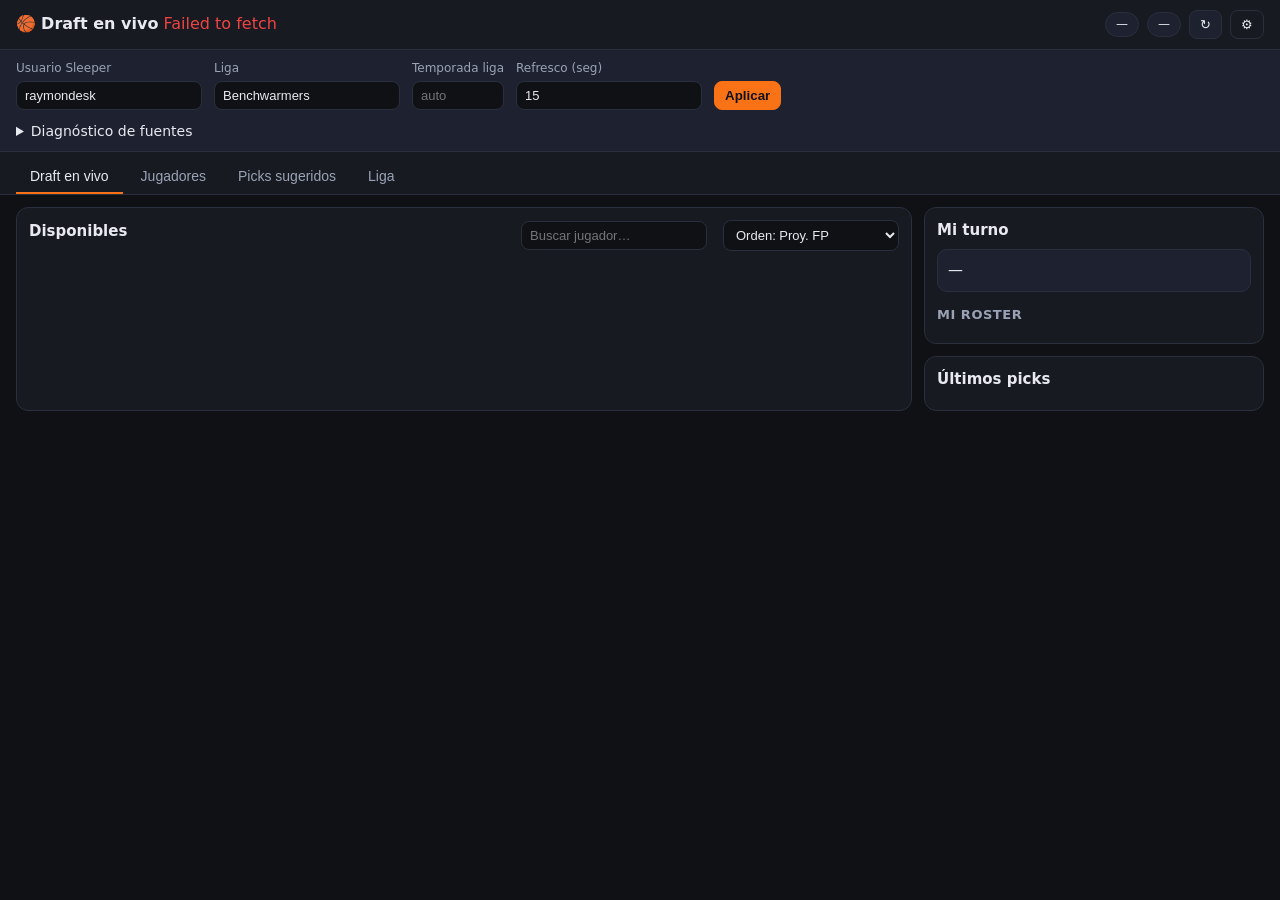
==== docs/nba-draft/index.html @ ae67cbcc "Agregar asistente de draft NBA en vivo (Sleeper) en docs/nba-draft Sitio estático que corre en el na" ====
<!doctype html>
<html lang="es">
<head>
<meta charset="utf-8">
<meta name="viewport" content="width=device-width, initial-scale=1">
<title>Draft NBA · Benchwarmers</title>
<link rel="stylesheet" href="styles.css">
</head>
<body>
<header class="top">
  <div class="brand">🏀 <strong>Draft en vivo</strong> <span id="leagueName" class="muted">cargando liga…</span></div>
  <div class="status">
    <span id="draftStatus" class="pill">—</span>
    <span id="clock" class="pill">—</span>
    <button id="refreshBtn" class="btn" title="Actualizar ahora">↻</button>
    <button id="setupBtn" class="btn ghost" title="Configuración">⚙</button>
  </div>
</header>

<section id="setup" class="setup hidden">
  <label>Usuario Sleeper <input id="inUser" value="raymondesk"></label>
  <label>Liga <input id="inLeague" value="Benchwarmers"></label>
  <label>Temporada liga <input id="inSeason" placeholder="auto" size="6"></label>
  <label>Refresco (seg) <input id="inPoll" type="number" value="15" min="5" size="4"></label>
  <button id="applySetup" class="btn primary">Aplicar</button>
  <details class="diag"><summary>Diagnóstico de fuentes</summary><pre id="diag"></pre></details>
</section>

<nav class="tabs">
  <button data-tab="draft" class="tab active">Draft en vivo</button>
  <button data-tab="players" class="tab">Jugadores</button>
  <button data-tab="picks" class="tab">Picks sugeridos</button>
  <button data-tab="league" class="tab">Liga</button>
</nav>

<main>
  <!-- ===== DRAFT ===== -->
  <section id="tab-draft" class="panel">
    <div class="grid-draft">
      <div class="card">
        <div class="card-head">
          <h2>Disponibles <span id="availCount" class="muted"></span></h2>
          <div class="controls">
            <input id="availSearch" placeholder="Buscar jugador…">
            <div id="availPos" class="chips"></div>
            <select id="availSort">
              <option value="proj">Orden: Proy. FP</option>
              <option value="last">Orden: FP año pasado</option>
              <option value="adp">Orden: ADP Sleeper</option>
              <option value="rec">Orden: Recomendación</option>
            </select>
          </div>
        </div>
        <div class="table-wrap tall"><table id="availTable" class="tbl"></table></div>
      </div>
      <div class="side">
        <div class="card">
          <h2>Mi turno</h2>
          <div id="myTurn" class="turn">—</div>
          <h3>Mi roster</h3>
          <div id="myRoster" class="roster"></div>
        </div>
        <div class="card">
          <h2>Últimos picks</h2>
          <ol id="pickFeed" class="feed"></ol>
        </div>
      </div>
    </div>
  </section>

  <!-- ===== PLAYERS ===== -->
  <section id="tab-players" class="panel hidden">
    <div class="card">
      <div class="card-head">
        <h2>Stats <span id="statsSeasonLbl" class="muted"></span> y puntos con la configuración de la liga</h2>
        <div class="controls">
          <input id="plSearch" placeholder="Buscar…">
          <div id="plPos" class="chips"></div>
          <label class="chk"><input type="checkbox" id="plOnlyAvail" checked> Solo disponibles</label>
          <label class="chk"><input type="checkbox" id="plPerGame"> Por juego</label>
        </div>
      </div>
      <div class="table-wrap tall"><table id="plTable" class="tbl"></table></div>
    </div>
  </section>

  <!-- ===== PICKS ===== -->
  <section id="tab-picks" class="panel hidden">
    <div class="grid-picks">
      <div class="card">
        <h2>Top 3 para mi equipo ahora</h2>
        <p class="muted small">Calculado con la puntuación de la liga, lo que falta en tu roster, la escasez por posición, lesiones y la probabilidad de que el jugador siga disponible en tu siguiente turno.</p>
        <div id="recoList" class="reco"></div>
        <h3>Siguientes en la lista</h3>
        <div id="recoMore" class="reco small"></div>
      </div>
      <div class="card">
        <h2>Claude en vivo</h2>
        <div id="claudeLive" class="claude"><p class="muted">Sin notas todavía. Durante el draft Claude escribe aquí sus sugerencias.</p></div>
        <h3>Pegar nota manual</h3>
        <textarea id="manualNote" rows="4" placeholder="Pega aquí lo que Claude te mande en el chat…"></textarea>
      </div>
    </div>
  </section>

  <!-- ===== LEAGUE ===== -->
  <section id="tab-league" class="panel hidden">
    <div class="grid-picks">
      <div class="card"><h2>Puntuación</h2><div id="lgScoring"></div></div>
      <div class="card"><h2>Roster y draft</h2><div id="lgRoster"></div><h3>Equipos</h3><div id="lgTeams"></div></div>
    </div>
  </section>
</main>

<!-- ===== PLAYER MODAL ===== -->
<div id="modal" class="modal hidden">
  <div class="modal-box">
    <button id="modalClose" class="close">✕</button>
    <div id="modalBody"></div>
  </div>
</div>

<script src="app.js"></script>
</body>
</html>
---- docs/nba-draft/styles.css ----
:root{
  --bg:#0f1115;--card:#171a21;--card2:#1e2230;--line:#2a2f3d;--text:#e8eaf0;--muted:#9aa3b5;
  --accent:#f97316;--accent2:#fb923c;--good:#22c55e;--warn:#eab308;--bad:#ef4444;--blue:#60a5fa;
}
*{box-sizing:border-box}
html,body{margin:0;background:var(--bg);color:var(--text);font:14px/1.4 system-ui,-apple-system,Segoe UI,Roboto,sans-serif}
a{color:var(--blue)}
.hidden{display:none!important}
.muted{color:var(--muted)}
.small{font-size:12px}
header.top{display:flex;justify-content:space-between;align-items:center;padding:10px 16px;background:var(--card);border-bottom:1px solid var(--line);position:sticky;top:0;z-index:5;gap:10px;flex-wrap:wrap}
.brand{font-size:16px}
.status{display:flex;gap:8px;align-items:center}
.pill{background:var(--card2);border:1px solid var(--line);border-radius:999px;padding:3px 10px;font-size:12px}
.pill.live{border-color:var(--good);color:var(--good)}
.pill.pre{border-color:var(--warn);color:var(--warn)}
.pill.done{border-color:var(--muted)}
.btn{background:var(--card2);color:var(--text);border:1px solid var(--line);border-radius:8px;padding:6px 10px;cursor:pointer}
.btn:hover{border-color:var(--accent)}
.btn.primary{background:var(--accent);border-color:var(--accent);color:#111;font-weight:600}
.btn.ghost{background:transparent}
.setup{display:flex;gap:12px;flex-wrap:wrap;align-items:end;padding:10px 16px;background:var(--card2);border-bottom:1px solid var(--line)}
.setup label{display:flex;flex-direction:column;gap:4px;font-size:12px;color:var(--muted)}
.setup input,.controls input,.controls select,textarea{background:var(--bg);color:var(--text);border:1px solid var(--line);border-radius:8px;padding:6px 8px;font-size:13px}
.diag{flex-basis:100%}
.diag pre{max-height:180px;overflow:auto;font-size:11px;background:var(--bg);padding:8px;border-radius:8px}
nav.tabs{display:flex;gap:4px;padding:8px 16px 0;border-bottom:1px solid var(--line);background:var(--card)}
.tab{background:transparent;color:var(--muted);border:none;border-bottom:2px solid transparent;padding:8px 14px;cursor:pointer;font-size:14px}
.tab.active{color:var(--text);border-bottom-color:var(--accent)}
main{padding:12px 16px 40px}
.card{background:var(--card);border:1px solid var(--line);border-radius:12px;padding:12px;margin-bottom:12px}
.card h2{margin:0 0 8px;font-size:15px}
.card h3{margin:14px 0 6px;font-size:13px;color:var(--muted);text-transform:uppercase;letter-spacing:.04em}
.card-head{display:flex;justify-content:space-between;align-items:center;gap:10px;flex-wrap:wrap;margin-bottom:8px}
.controls{display:flex;gap:8px;align-items:center;flex-wrap:wrap}
.chips{display:flex;gap:4px;flex-wrap:wrap}
.chip{background:var(--card2);border:1px solid var(--line);border-radius:999px;padding:3px 9px;font-size:12px;cursor:pointer;color:var(--muted)}
.chip.on{border-color:var(--accent);color:var(--accent)}
.chk{font-size:12px;color:var(--muted);display:flex;align-items:center;gap:4px}
.grid-draft{display:grid;grid-template-columns:minmax(0,1fr) 340px;gap:12px}
.grid-picks{display:grid;grid-template-columns:1fr 1fr;gap:12px}
@media (max-width:980px){.grid-draft,.grid-picks{grid-template-columns:1fr}}
.table-wrap{overflow:auto}
.table-wrap.tall{max-height:calc(100vh - 230px)}
.tbl{width:100%;border-collapse:collapse;font-size:13px;white-space:nowrap}
.tbl th{position:sticky;top:0;background:var(--card2);text-align:left;padding:7px 8px;border-bottom:1px solid var(--line);cursor:pointer;user-select:none;font-weight:600;color:var(--muted);font-size:12px}
.tbl th.num,.tbl td.num{text-align:right;font-variant-numeric:tabular-nums}
.tbl td{padding:6px 8px;border-bottom:1px solid #20242f}
.tbl tr:hover td{background:#1b1f2a}
.tbl tr.me td{background:#2a1f12}
.tbl .name{cursor:pointer;font-weight:600}
.tbl .name:hover{color:var(--accent2)}
.pos{display:inline-block;font-size:11px;padding:1px 6px;border-radius:6px;background:var(--card2);border:1px solid var(--line);margin-right:3px;color:var(--muted)}
.inj{font-size:11px;padding:1px 6px;border-radius:6px;font-weight:600}
.inj.Out,.inj.IR,.inj.OFS{background:#3b1111;color:#fca5a5}
.inj.Questionable,.inj.Doubtful,.inj.GTD,.inj.DTD{background:#3b2f0e;color:#fde68a}
.inj.Probable{background:#0f2e1a;color:#86efac}
.turn{font-size:15px;padding:10px;background:var(--card2);border-radius:10px;border:1px solid var(--line)}
.turn strong{color:var(--accent)}
.roster{display:grid;grid-template-columns:48px 1fr;gap:4px 8px;font-size:13px}
.roster .slot{color:var(--muted);font-size:12px;padding-top:2px}
.roster .empty{color:#555c6e;font-style:italic}
.feed{margin:0;padding-left:20px;font-size:13px;max-height:360px;overflow:auto}
.feed li{padding:3px 0;border-bottom:1px solid #20242f}
.feed li.me{color:var(--accent2)}
.reco .item{display:flex;gap:12px;align-items:flex-start;padding:10px;background:var(--card2);border:1px solid var(--line);border-radius:10px;margin-bottom:8px}
.reco .rank{font-size:22px;font-weight:800;color:var(--accent);min-width:28px}
.reco .item .nm{font-weight:700;font-size:15px;cursor:pointer}
.reco .item .nm:hover{color:var(--accent2)}
.reco .why{color:var(--muted);font-size:12px;margin-top:4px}
.reco.small .item{padding:6px 10px}
.reco.small .rank{font-size:14px}
.claude{background:var(--card2);border:1px solid var(--line);border-radius:10px;padding:10px;min-height:80px;white-space:pre-wrap}
.claude .ts{color:var(--muted);font-size:11px;margin-bottom:6px}
.claude .pick{padding:6px 8px;border-left:3px solid var(--accent);margin:6px 0;background:#1b1f2a;border-radius:0 8px 8px 0}
textarea{width:100%}
.kv{display:grid;grid-template-columns:auto 1fr;gap:4px 14px;font-size:13px}
.kv .k{color:var(--muted)}
.modal{position:fixed;inset:0;background:rgba(0,0,0,.65);display:flex;align-items:flex-start;justify-content:center;padding:30px 12px;z-index:20;overflow:auto}
.modal-box{background:var(--card);border:1px solid var(--line);border-radius:14px;max-width:980px;width:100%;padding:16px;position:relative}
.close{position:absolute;right:12px;top:10px;background:transparent;border:none;color:var(--muted);font-size:18px;cursor:pointer}
.phead{display:flex;gap:16px;align-items:center;margin-bottom:12px}
.phead img{width:96px;height:72px;object-fit:cover;border-radius:10px;background:var(--card2)}
.phead h2{margin:0;font-size:20px}
.pgrid{display:grid;grid-template-columns:1fr 1fr;gap:12px}
@media (max-width:800px){.pgrid{grid-template-columns:1fr}}
.pbox{background:var(--card2);border:1px solid var(--line);border-radius:10px;padding:10px}
.pbox h3{margin:0 0 8px;font-size:13px;color:var(--muted);text-transform:uppercase}
.news .n{padding:6px 0;border-bottom:1px solid #2a2f3d}
.news .n .d{color:var(--muted);font-size:11px}
.statline{display:flex;gap:10px;flex-wrap:wrap}
.statline .s{background:var(--bg);border-radius:8px;padding:6px 10px;text-align:center;min-width:56px}
.statline .s b{display:block;font-size:16px}
.statline .s span{font-size:11px;color:var(--muted)}
.tbl.mini td,.tbl.mini th{padding:4px 6px;font-size:12px}
.bar{height:6px;background:var(--line);border-radius:3px;overflow:hidden}
.bar i{display:block;height:100%;background:var(--accent)}
.loading{opacity:.6}
.err{color:var(--bad)}
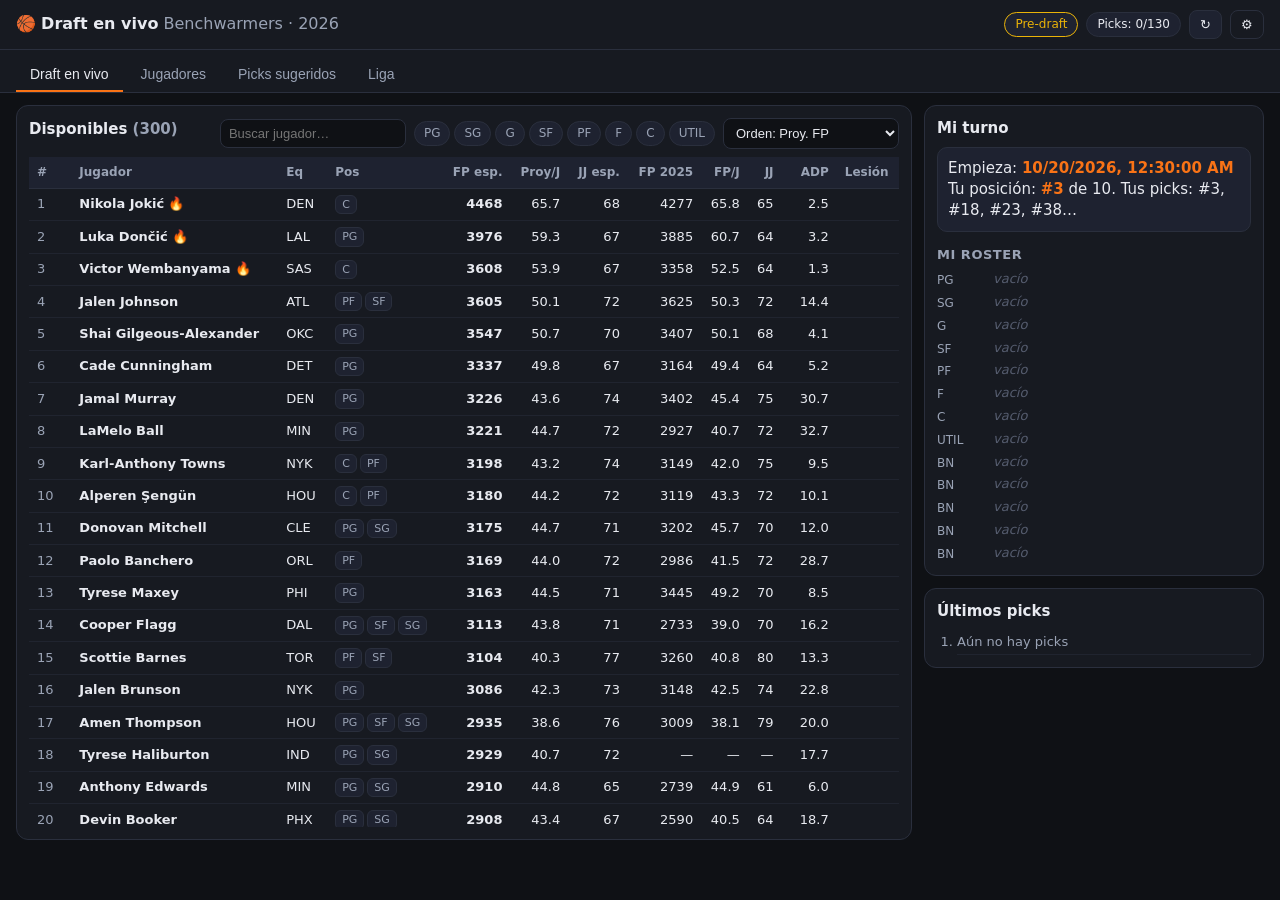
==== commit 8b0e891c: "nba-draft: FP esperados con proyecciones por juego, depth chart y espn_id por nombre - Las proyeccio" ====
--- a/docs/nba-draft/index.html
+++ b/docs/nba-draft/index.html
@@ -89,7 +89,7 @@
     <div class="grid-picks">
       <div class="card">
         <h2>Top 3 para mi equipo ahora</h2>
-        <p class="muted small">Calculado con la puntuación de la liga, lo que falta en tu roster, la escasez por posición, lesiones y la probabilidad de que el jugador siga disponible en tu siguiente turno.</p>
+        <p class="muted small">Ordenado por los <b>puntos de la liga que se espera que sume a tu equipo</b>: proyección por juego × juegos esperados (según durabilidad y lesión), ajustado por si entra de titular en tu roster y por cuánto más vale que el mejor jugador de esa posición que probablemente te esperaría en tu siguiente turno (ADP).</p>
         <div id="recoList" class="reco"></div>
         <h3>Siguientes en la lista</h3>
         <div id="recoMore" class="reco small"></div>
--- a/docs/nba-draft/styles.css
+++ b/docs/nba-draft/styles.css
@@ -97,3 +97,6 @@
 .bar i{display:block;height:100%;background:var(--accent)}
 .loading{opacity:.6}
 .err{color:var(--bad)}
+
+.tbl.depth td{vertical-align:top;white-space:normal;min-width:120px}
+.tbl.depth tr:first-child td{background:#1b1f2a}
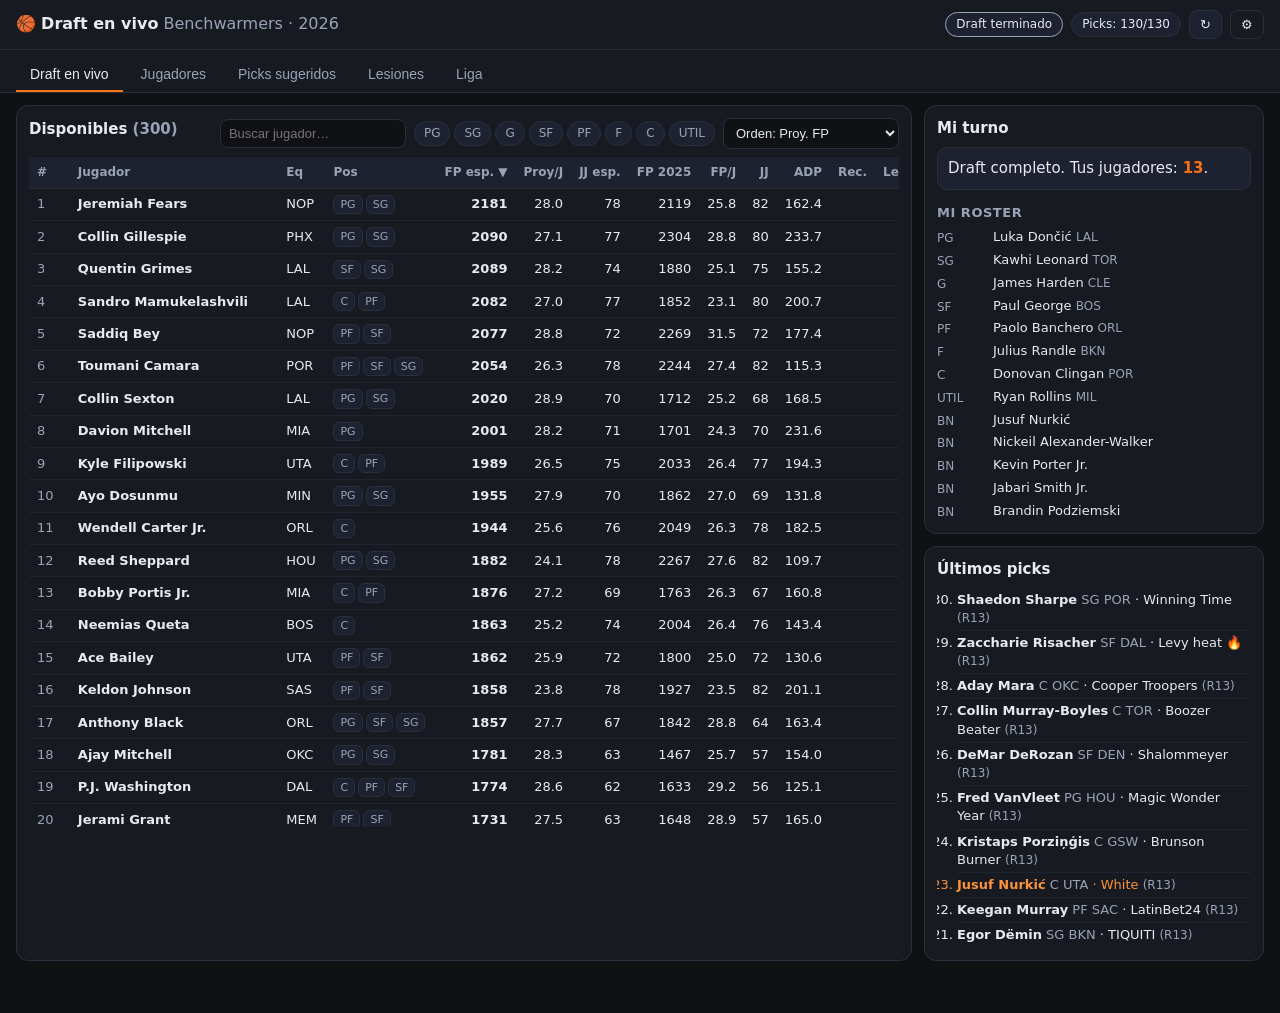
==== commit 39012fc5: "nba-draft: reporte diario de lesiones con beneficiarios y pestaña Lesiones El relay compara el estad" ====
--- a/docs/nba-draft/index.html
+++ b/docs/nba-draft/index.html
@@ -30,6 +30,7 @@
   <button data-tab="draft" class="tab active">Draft en vivo</button>
   <button data-tab="players" class="tab">Jugadores</button>
   <button data-tab="picks" class="tab">Picks sugeridos</button>
+  <button data-tab="injuries" class="tab">Lesiones</button>
   <button data-tab="league" class="tab">Liga</button>
 </nav>
 
@@ -103,6 +104,15 @@
     </div>
   </section>
 
+  <!-- ===== INJURIES ===== -->
+  <section id="tab-injuries" class="panel hidden">
+    <div class="card">
+      <div class="card-head"><h2>Cambios de lesión <span id="injDate" class="muted"></span></h2><span class="muted small">Detectados por el relay al comparar con el reporte anterior. Debajo de cada lesionado, los compañeros que pueden ganar minutos, con su techo y si están libres en la liga.</span></div>
+      <div id="injList"></div>
+    </div>
+    <div class="card"><h2>Historial reciente</h2><div id="injLog" class="small"></div></div>
+  </section>
+
   <!-- ===== LEAGUE ===== -->
   <section id="tab-league" class="panel hidden">
     <div class="grid-picks">
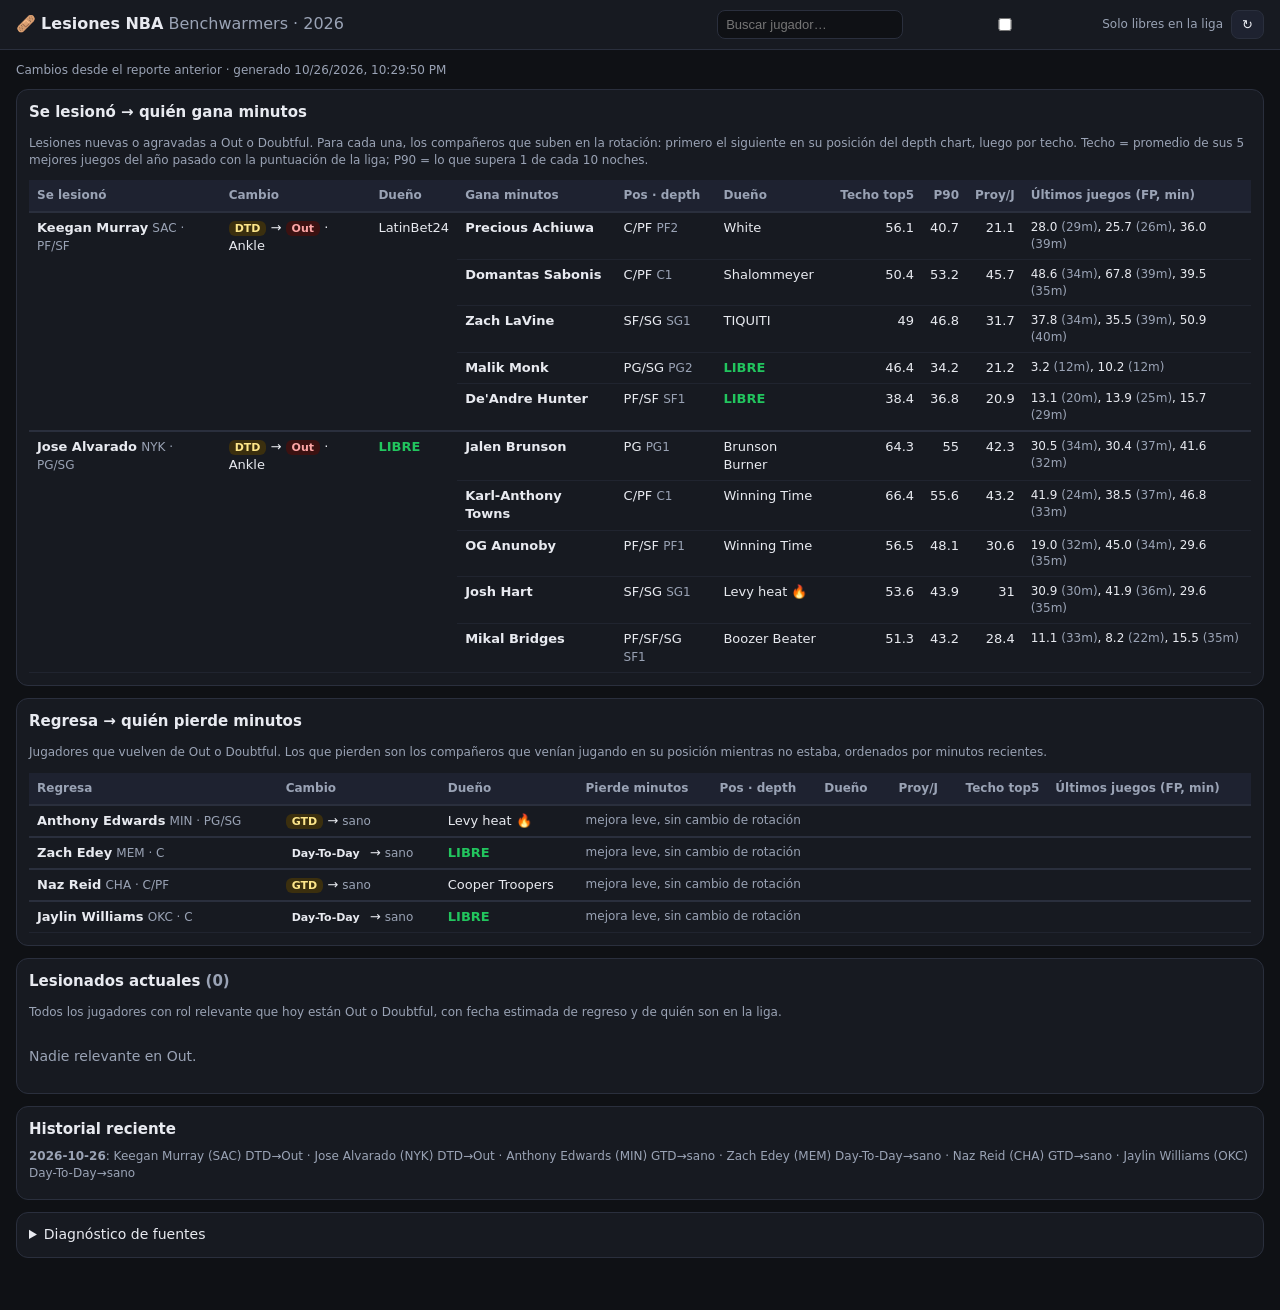
==== commit 833208cc: "nba-draft: el sitio pasa a ser solo de lesiones - Página única con tres tablas: 'se lesionó → quién " ====
--- a/docs/nba-draft/index.html
+++ b/docs/nba-draft/index.html
@@ -3,126 +3,48 @@
 <head>
 <meta charset="utf-8">
 <meta name="viewport" content="width=device-width, initial-scale=1">
-<title>Draft NBA · Benchwarmers</title>
+<title>Lesiones NBA · Benchwarmers</title>
 <link rel="stylesheet" href="styles.css">
 </head>
 <body>
 <header class="top">
-  <div class="brand">🏀 <strong>Draft en vivo</strong> <span id="leagueName" class="muted">cargando liga…</span></div>
+  <div class="brand">🩹 <strong>Lesiones NBA</strong> <span id="leagueName" class="muted">cargando liga…</span></div>
   <div class="status">
-    <span id="draftStatus" class="pill">—</span>
-    <span id="clock" class="pill">—</span>
-    <button id="refreshBtn" class="btn" title="Actualizar ahora">↻</button>
-    <button id="setupBtn" class="btn ghost" title="Configuración">⚙</button>
+    <input id="search" placeholder="Buscar jugador…">
+    <label class="chk"><input type="checkbox" id="onlyFree"> Solo libres en la liga</label>
+    <button id="refreshBtn" class="btn" title="Actualizar">↻</button>
   </div>
 </header>
 
-<section id="setup" class="setup hidden">
-  <label>Usuario Sleeper <input id="inUser" value="raymondesk"></label>
-  <label>Liga <input id="inLeague" value="Benchwarmers"></label>
-  <label>Temporada liga <input id="inSeason" placeholder="auto" size="6"></label>
-  <label>Refresco (seg) <input id="inPoll" type="number" value="15" min="5" size="4"></label>
-  <button id="applySetup" class="btn primary">Aplicar</button>
-  <details class="diag"><summary>Diagnóstico de fuentes</summary><pre id="diag"></pre></details>
-</section>
+<main>
+  <p id="repMeta" class="muted small" style="margin:0 0 10px"></p>
 
-<nav class="tabs">
-  <button data-tab="draft" class="tab active">Draft en vivo</button>
-  <button data-tab="players" class="tab">Jugadores</button>
-  <button data-tab="picks" class="tab">Picks sugeridos</button>
-  <button data-tab="injuries" class="tab">Lesiones</button>
-  <button data-tab="league" class="tab">Liga</button>
-</nav>
-
-<main>
-  <!-- ===== DRAFT ===== -->
-  <section id="tab-draft" class="panel">
-    <div class="grid-draft">
-      <div class="card">
-        <div class="card-head">
-          <h2>Disponibles <span id="availCount" class="muted"></span></h2>
-          <div class="controls">
-            <input id="availSearch" placeholder="Buscar jugador…">
-            <div id="availPos" class="chips"></div>
-            <select id="availSort">
-              <option value="proj">Orden: Proy. FP</option>
-              <option value="last">Orden: FP año pasado</option>
-              <option value="adp">Orden: ADP Sleeper</option>
-              <option value="rec">Orden: Recomendación</option>
-            </select>
-          </div>
-        </div>
-        <div class="table-wrap tall"><table id="availTable" class="tbl"></table></div>
-      </div>
-      <div class="side">
-        <div class="card">
-          <h2>Mi turno</h2>
-          <div id="myTurn" class="turn">—</div>
-          <h3>Mi roster</h3>
-          <div id="myRoster" class="roster"></div>
-        </div>
-        <div class="card">
-          <h2>Últimos picks</h2>
-          <ol id="pickFeed" class="feed"></ol>
-        </div>
-      </div>
-    </div>
+  <section class="card">
+    <h2>Se lesionó → quién gana minutos</h2>
+    <p class="muted small">Lesiones nuevas o agravadas a Out o Doubtful. Para cada una, los compañeros que suben en la rotación: primero el siguiente en su posición del depth chart, luego por techo. Techo = promedio de sus 5 mejores juegos del año pasado con la puntuación de la liga; P90 = lo que supera 1 de cada 10 noches.</p>
+    <div id="gainTable" class="table-wrap">Cargando…</div>
   </section>
 
-  <!-- ===== PLAYERS ===== -->
-  <section id="tab-players" class="panel hidden">
-    <div class="card">
-      <div class="card-head">
-        <h2>Stats <span id="statsSeasonLbl" class="muted"></span> y puntos con la configuración de la liga</h2>
-        <div class="controls">
-          <input id="plSearch" placeholder="Buscar…">
-          <div id="plPos" class="chips"></div>
-          <label class="chk"><input type="checkbox" id="plOnlyAvail" checked> Solo disponibles</label>
-          <label class="chk"><input type="checkbox" id="plPerGame"> Por juego</label>
-        </div>
-      </div>
-      <div class="table-wrap tall"><table id="plTable" class="tbl"></table></div>
-    </div>
+  <section class="card">
+    <h2>Regresa → quién pierde minutos</h2>
+    <p class="muted small">Jugadores que vuelven de Out o Doubtful. Los que pierden son los compañeros que venían jugando en su posición mientras no estaba, ordenados por minutos recientes.</p>
+    <div id="loseTable" class="table-wrap">Cargando…</div>
   </section>
 
-  <!-- ===== PICKS ===== -->
-  <section id="tab-picks" class="panel hidden">
-    <div class="grid-picks">
-      <div class="card">
-        <h2>Top 3 para mi equipo ahora</h2>
-        <p class="muted small">Ordenado por los <b>puntos de la liga que se espera que sume a tu equipo</b>: proyección por juego × juegos esperados (según durabilidad y lesión), ajustado por si entra de titular en tu roster y por cuánto más vale que el mejor jugador de esa posición que probablemente te esperaría en tu siguiente turno (ADP).</p>
-        <div id="recoList" class="reco"></div>
-        <h3>Siguientes en la lista</h3>
-        <div id="recoMore" class="reco small"></div>
-      </div>
-      <div class="card">
-        <h2>Claude en vivo</h2>
-        <div id="claudeLive" class="claude"><p class="muted">Sin notas todavía. Durante el draft Claude escribe aquí sus sugerencias.</p></div>
-        <h3>Pegar nota manual</h3>
-        <textarea id="manualNote" rows="4" placeholder="Pega aquí lo que Claude te mande en el chat…"></textarea>
-      </div>
-    </div>
+  <section class="card">
+    <h2>Lesionados actuales <span id="outCount" class="muted"></span></h2>
+    <p class="muted small">Todos los jugadores con rol relevante que hoy están Out o Doubtful, con fecha estimada de regreso y de quién son en la liga.</p>
+    <div id="outTable" class="table-wrap">Cargando…</div>
   </section>
 
-  <!-- ===== INJURIES ===== -->
-  <section id="tab-injuries" class="panel hidden">
-    <div class="card">
-      <div class="card-head"><h2>Cambios de lesión <span id="injDate" class="muted"></span></h2><span class="muted small">Detectados por el relay al comparar con el reporte anterior. Debajo de cada lesionado, los compañeros que pueden ganar minutos, con su techo y si están libres en la liga.</span></div>
-      <div id="injList"></div>
-    </div>
-    <div class="card"><h2>Historial reciente</h2><div id="injLog" class="small"></div></div>
+  <section class="card">
+    <h2>Historial reciente</h2>
+    <div id="injLog" class="small muted">Cargando…</div>
   </section>
 
-  <!-- ===== LEAGUE ===== -->
-  <section id="tab-league" class="panel hidden">
-    <div class="grid-picks">
-      <div class="card"><h2>Puntuación</h2><div id="lgScoring"></div></div>
-      <div class="card"><h2>Roster y draft</h2><div id="lgRoster"></div><h3>Equipos</h3><div id="lgTeams"></div></div>
-    </div>
-  </section>
+  <details class="diag card"><summary>Diagnóstico de fuentes</summary><pre id="diag"></pre></details>
 </main>
 
-<!-- ===== PLAYER MODAL ===== -->
 <div id="modal" class="modal hidden">
   <div class="modal-box">
     <button id="modalClose" class="close">✕</button>
--- a/docs/nba-draft/styles.css
+++ b/docs/nba-draft/styles.css
@@ -100,3 +100,7 @@
 
 .tbl.depth td{vertical-align:top;white-space:normal;min-width:120px}
 .tbl.depth tr:first-child td{background:#1b1f2a}
+.tbl.grid td{vertical-align:top;white-space:normal}
+.tbl.grid tr.grp td{border-top:2px solid var(--line)}
+.status input{background:var(--bg);color:var(--text);border:1px solid var(--line);border-radius:8px;padding:6px 8px;font-size:13px;min-width:180px}
+.diag pre{max-height:180px;overflow:auto;font-size:11px;background:var(--bg);padding:8px;border-radius:8px}
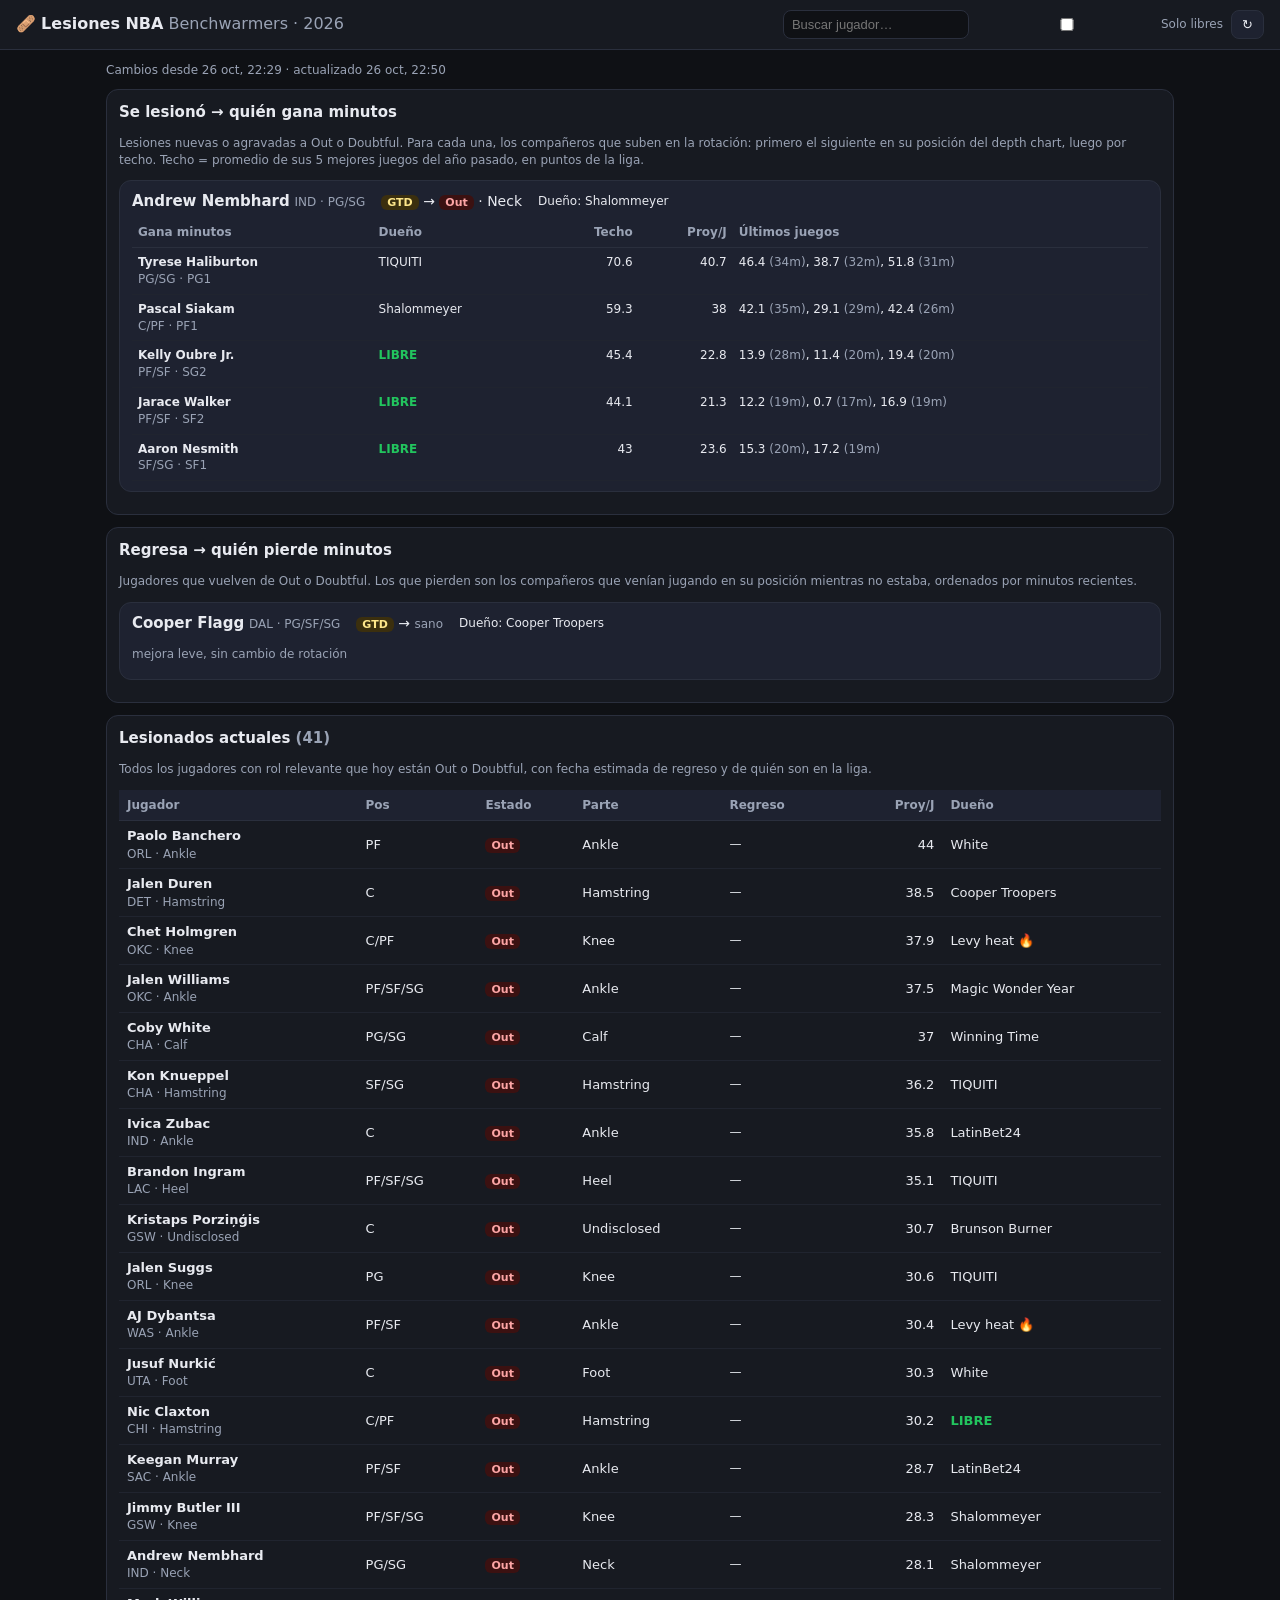
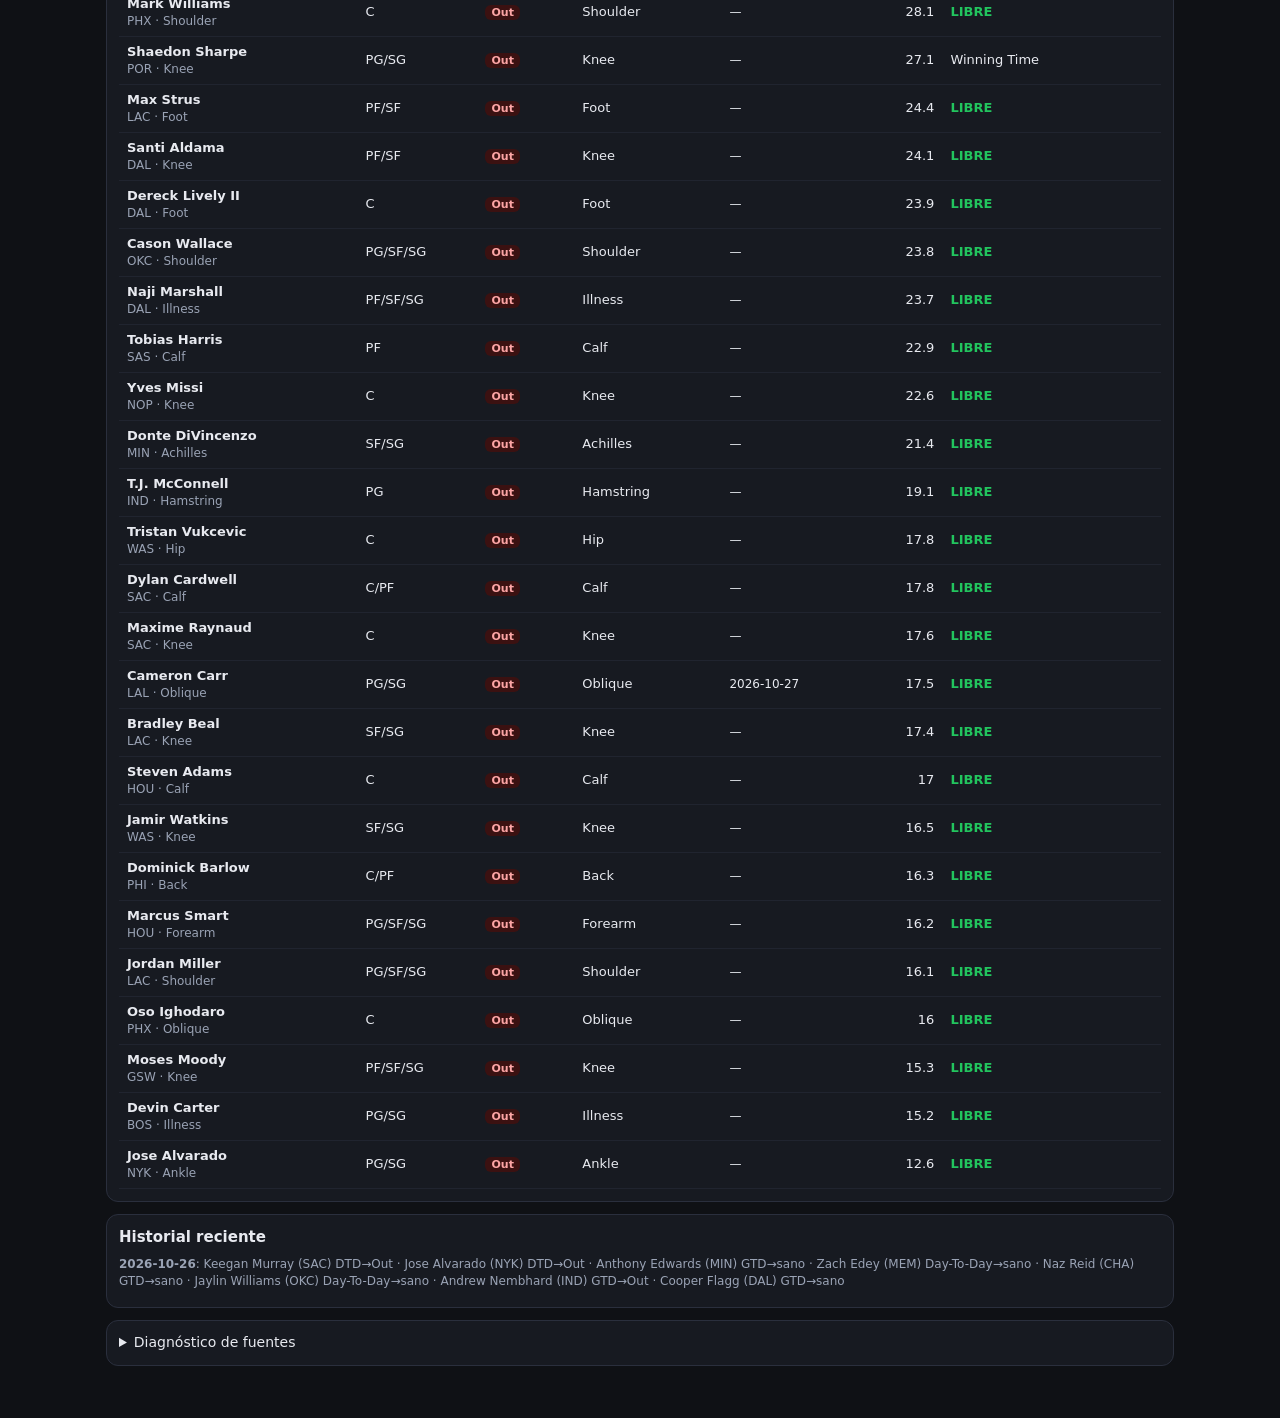
==== commit 66926c48: "feat(nba-draft): tarjetas de lesiones para celular, pts en vez de FP, sin P90 - Página de lesiones s" ====
--- a/docs/nba-draft/index.html
+++ b/docs/nba-draft/index.html
@@ -11,7 +11,7 @@
   <div class="brand">🩹 <strong>Lesiones NBA</strong> <span id="leagueName" class="muted">cargando liga…</span></div>
   <div class="status">
     <input id="search" placeholder="Buscar jugador…">
-    <label class="chk"><input type="checkbox" id="onlyFree"> Solo libres en la liga</label>
+    <label class="chk"><input type="checkbox" id="onlyFree"><span>Solo libres</span></label>
     <button id="refreshBtn" class="btn" title="Actualizar">↻</button>
   </div>
 </header>
@@ -21,14 +21,14 @@
 
   <section class="card">
     <h2>Se lesionó → quién gana minutos</h2>
-    <p class="muted small">Lesiones nuevas o agravadas a Out o Doubtful. Para cada una, los compañeros que suben en la rotación: primero el siguiente en su posición del depth chart, luego por techo. Techo = promedio de sus 5 mejores juegos del año pasado con la puntuación de la liga; P90 = lo que supera 1 de cada 10 noches.</p>
-    <div id="gainTable" class="table-wrap">Cargando…</div>
+    <p class="muted small">Lesiones nuevas o agravadas a Out o Doubtful. Para cada una, los compañeros que suben en la rotación: primero el siguiente en su posición del depth chart, luego por techo. Techo = promedio de sus 5 mejores juegos del año pasado, en puntos de la liga.</p>
+    <div id="gainList">Cargando…</div>
   </section>
 
   <section class="card">
     <h2>Regresa → quién pierde minutos</h2>
     <p class="muted small">Jugadores que vuelven de Out o Doubtful. Los que pierden son los compañeros que venían jugando en su posición mientras no estaba, ordenados por minutos recientes.</p>
-    <div id="loseTable" class="table-wrap">Cargando…</div>
+    <div id="loseList">Cargando…</div>
   </section>
 
   <section class="card">
--- a/docs/nba-draft/styles.css
+++ b/docs/nba-draft/styles.css
@@ -104,3 +104,35 @@
 .tbl.grid tr.grp td{border-top:2px solid var(--line)}
 .status input{background:var(--bg);color:var(--text);border:1px solid var(--line);border-radius:8px;padding:6px 8px;font-size:13px;min-width:180px}
 .diag pre{max-height:180px;overflow:auto;font-size:11px;background:var(--bg);padding:8px;border-radius:8px}
+
+/* ---- lesiones: tarjetas y móvil ---- */
+.icard{background:var(--card2);border:1px solid var(--line);border-radius:12px;padding:10px 12px;margin-bottom:10px}
+.ihead{display:flex;flex-wrap:wrap;gap:6px 16px;align-items:center;margin-bottom:6px}
+.ihead > div:first-child{font-size:15px}
+.tbl.mates{margin-top:4px}
+.tbl.mates td{white-space:normal;vertical-align:top}
+.tbl.mates th,.tbl.mates td{padding:6px 6px}
+.chk input{margin:0}
+main{max-width:1100px;margin:0 auto}
+@media (max-width:760px){
+  header.top{padding:8px 12px;gap:8px}
+  .brand{font-size:15px;flex-basis:100%}
+  .status{width:100%;gap:6px}
+  .status input{flex:1;min-width:0}
+  main{padding:10px 12px 40px}
+  .card{padding:10px;border-radius:10px}
+  .card h2{font-size:15px}
+  .hm{display:none}
+  .tbl{font-size:12px}
+  .tbl th,.tbl td{padding:5px 5px}
+  .icard{padding:8px 10px}
+  .ihead > div:first-child{flex-basis:100%}
+  .modal{padding:10px 6px}
+  .modal-box{padding:12px}
+  .phead{gap:10px}
+  .phead img{width:72px;height:54px}
+  .phead h2{font-size:17px}
+  .statline .s{min-width:48px;padding:5px 7px}
+  .statline .s b{font-size:14px}
+  .pgrid{grid-template-columns:1fr}
+}
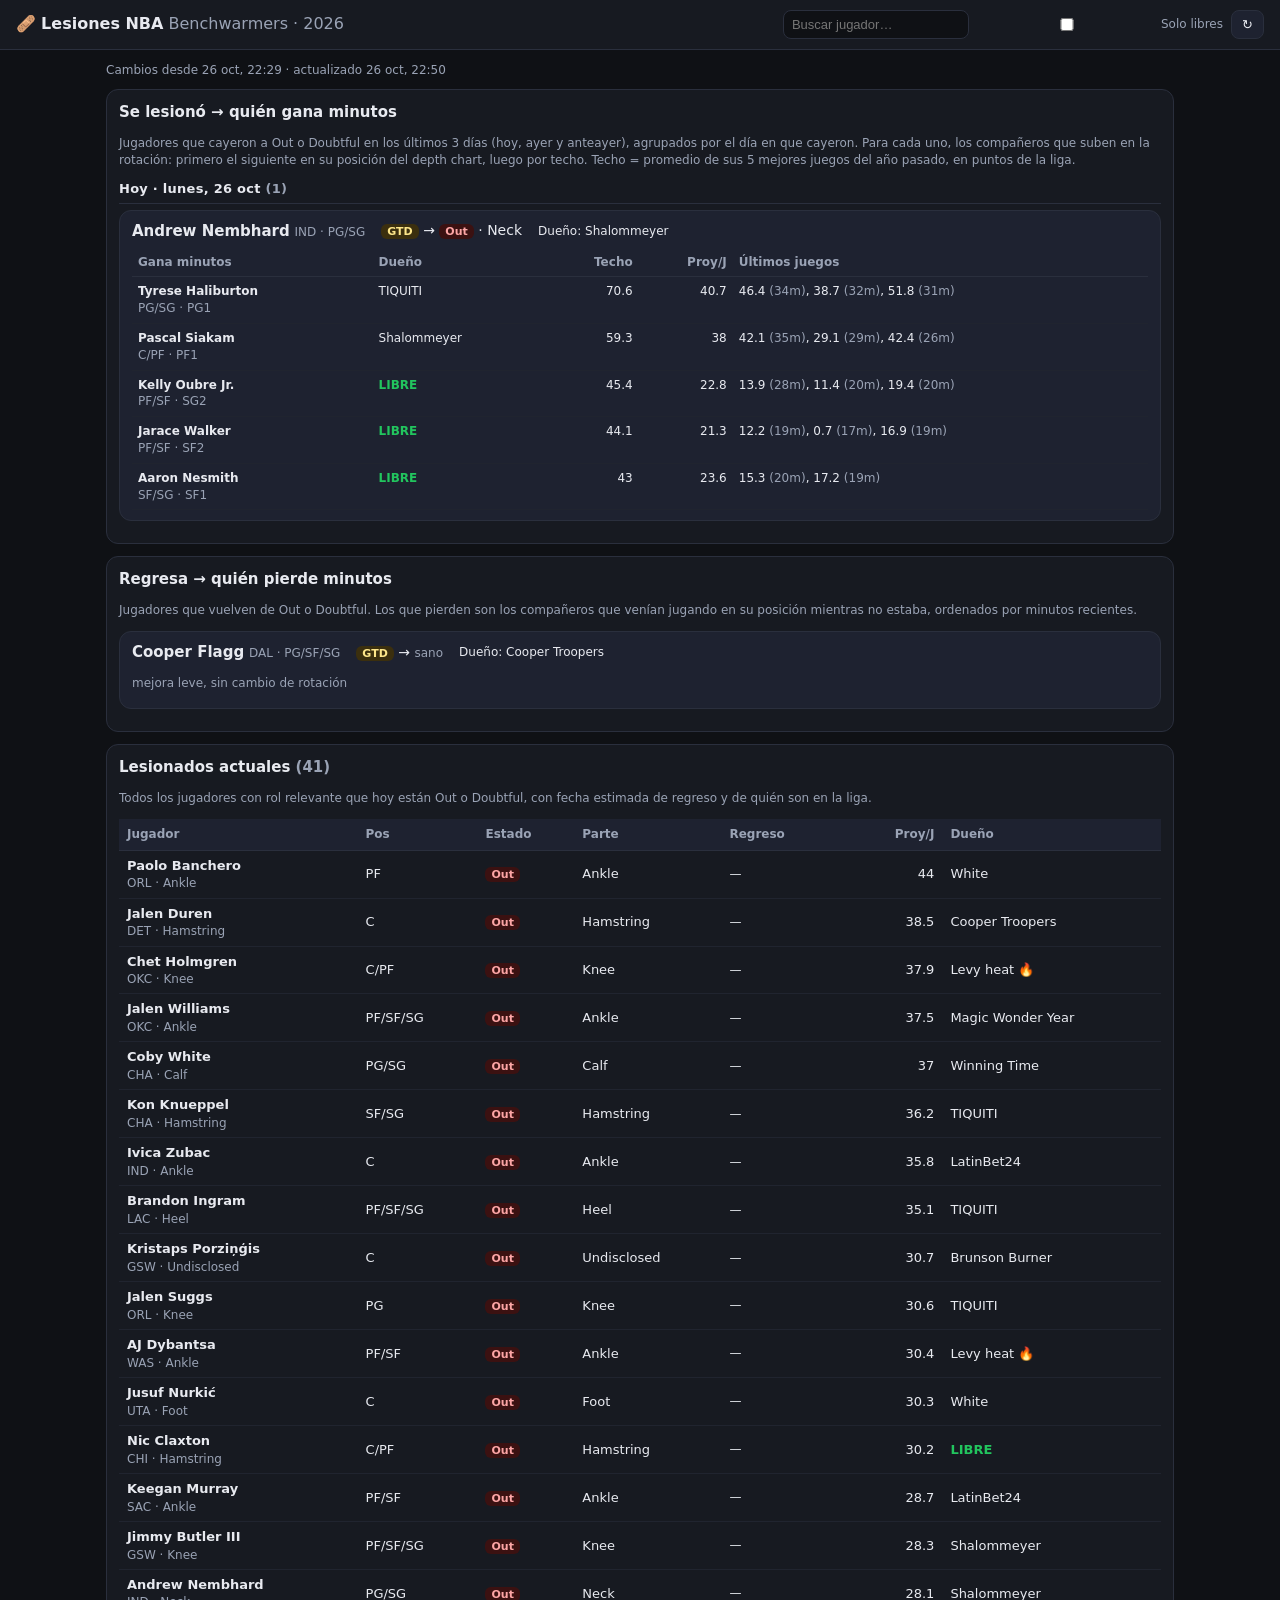
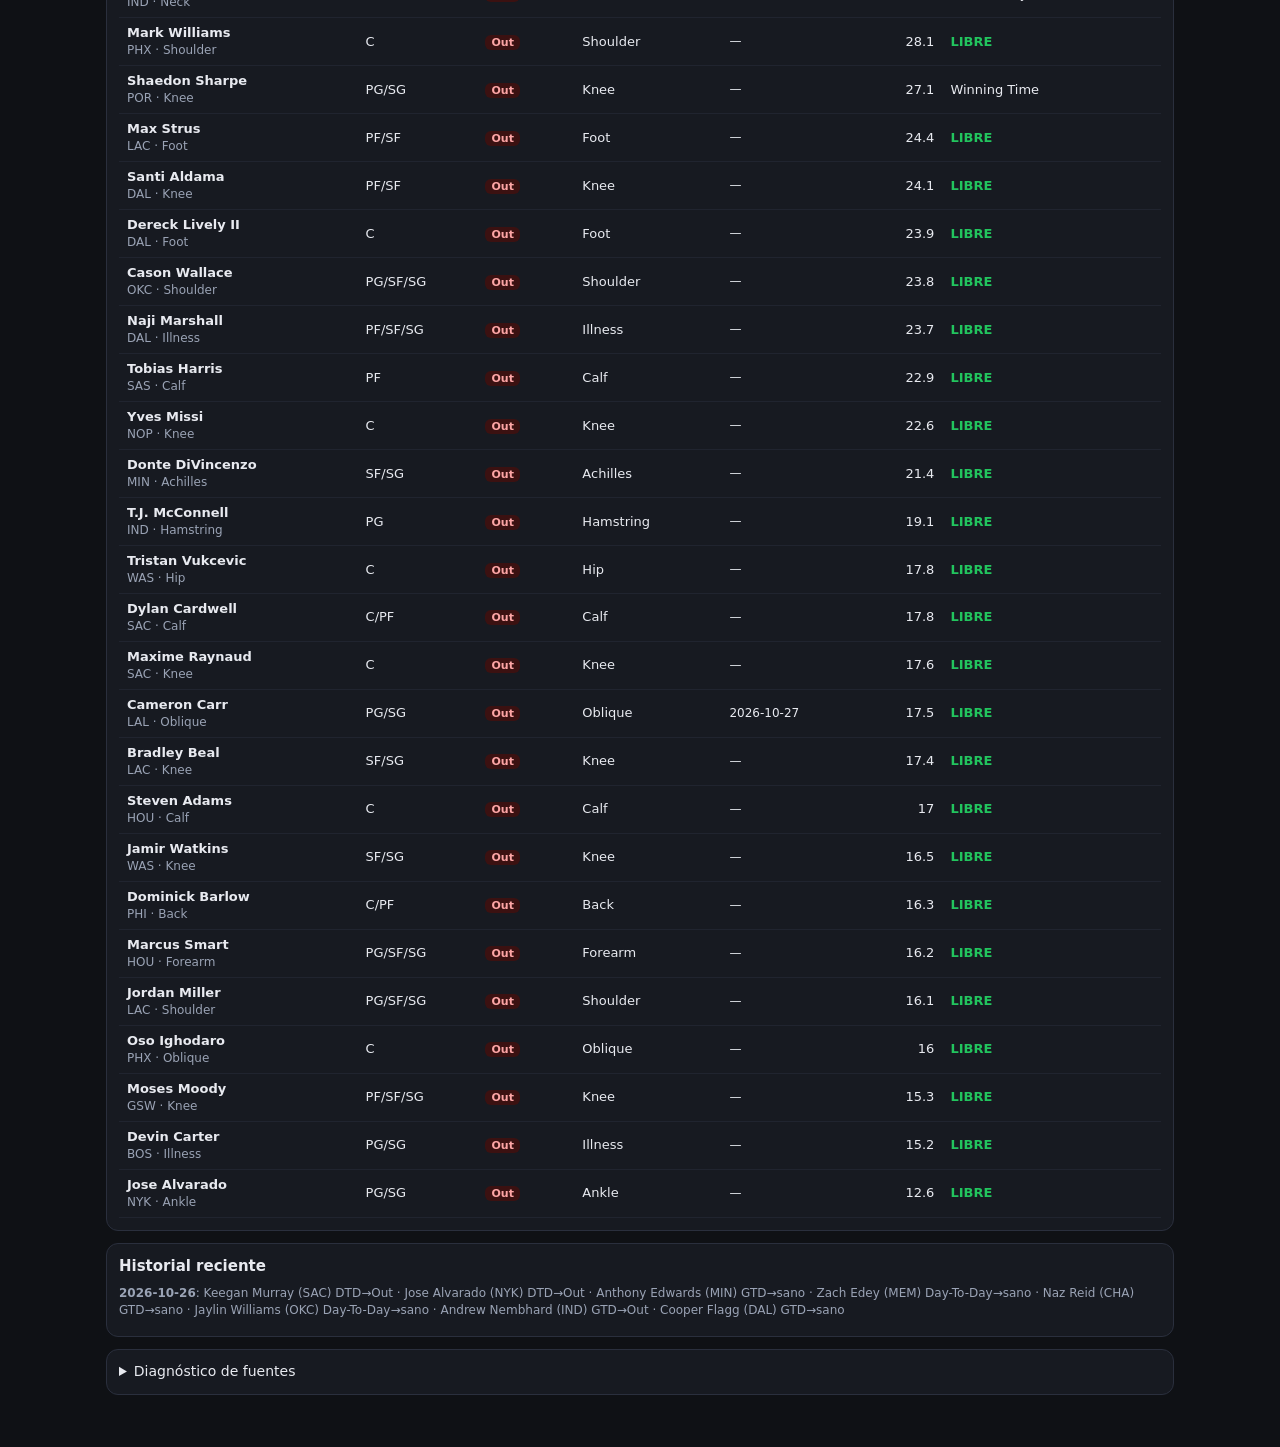
==== commit fc5be0c6: "feat(nba-draft): "Se lesionó" muestra las bajas de los últimos 3 días - relay: injury_streaks.json g" ====
--- a/docs/nba-draft/index.html
+++ b/docs/nba-draft/index.html
@@ -4,7 +4,8 @@
 <meta charset="utf-8">
 <meta name="viewport" content="width=device-width, initial-scale=1">
 <title>Lesiones NBA · Benchwarmers</title>
-<link rel="stylesheet" href="styles.css">
+<meta http-equiv="Cache-Control" content="no-cache">
+<link rel="stylesheet" href="styles.css?v=20261026c">
 </head>
 <body>
 <header class="top">
@@ -21,7 +22,7 @@
 
   <section class="card">
     <h2>Se lesionó → quién gana minutos</h2>
-    <p class="muted small">Lesiones nuevas o agravadas a Out o Doubtful. Para cada una, los compañeros que suben en la rotación: primero el siguiente en su posición del depth chart, luego por techo. Techo = promedio de sus 5 mejores juegos del año pasado, en puntos de la liga.</p>
+    <p class="muted small">Jugadores que cayeron a Out o Doubtful en los últimos 3 días (hoy, ayer y anteayer), agrupados por el día en que cayeron. Para cada uno, los compañeros que suben en la rotación: primero el siguiente en su posición del depth chart, luego por techo. Techo = promedio de sus 5 mejores juegos del año pasado, en puntos de la liga.</p>
     <div id="gainList">Cargando…</div>
   </section>
 
@@ -52,6 +53,6 @@
   </div>
 </div>
 
-<script src="app.js"></script>
+<script src="app.js?v=20261026c"></script>
 </body>
 </html>
--- a/docs/nba-draft/styles.css
+++ b/docs/nba-draft/styles.css
@@ -136,3 +136,7 @@
   .statline .s b{font-size:14px}
   .pgrid{grid-template-columns:1fr}
 }
+
+/* encabezado de día en "Se lesionó" */
+.dayhead{font-weight:700;font-size:13px;letter-spacing:.02em;margin:14px 0 6px;padding-bottom:4px;border-bottom:1px solid var(--line, #2a2f3a)}
+.dayhead:first-child{margin-top:4px}
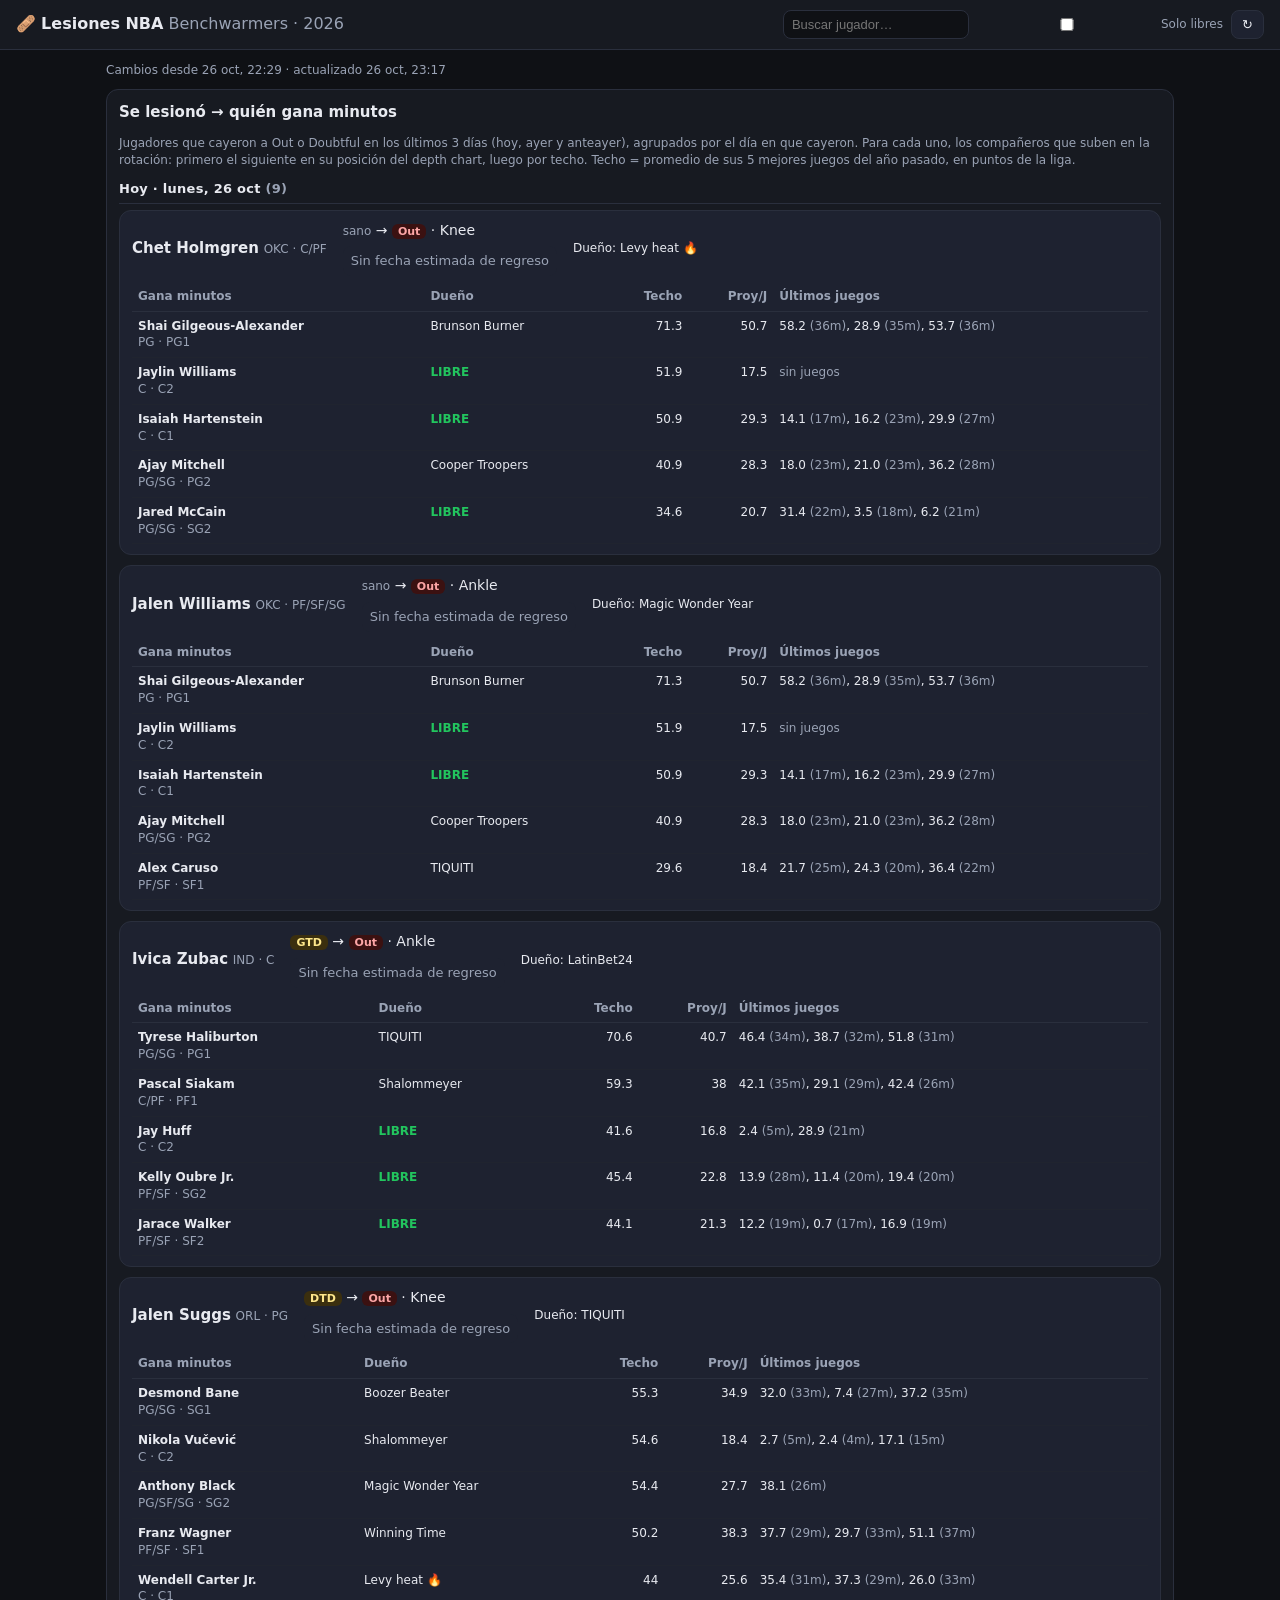
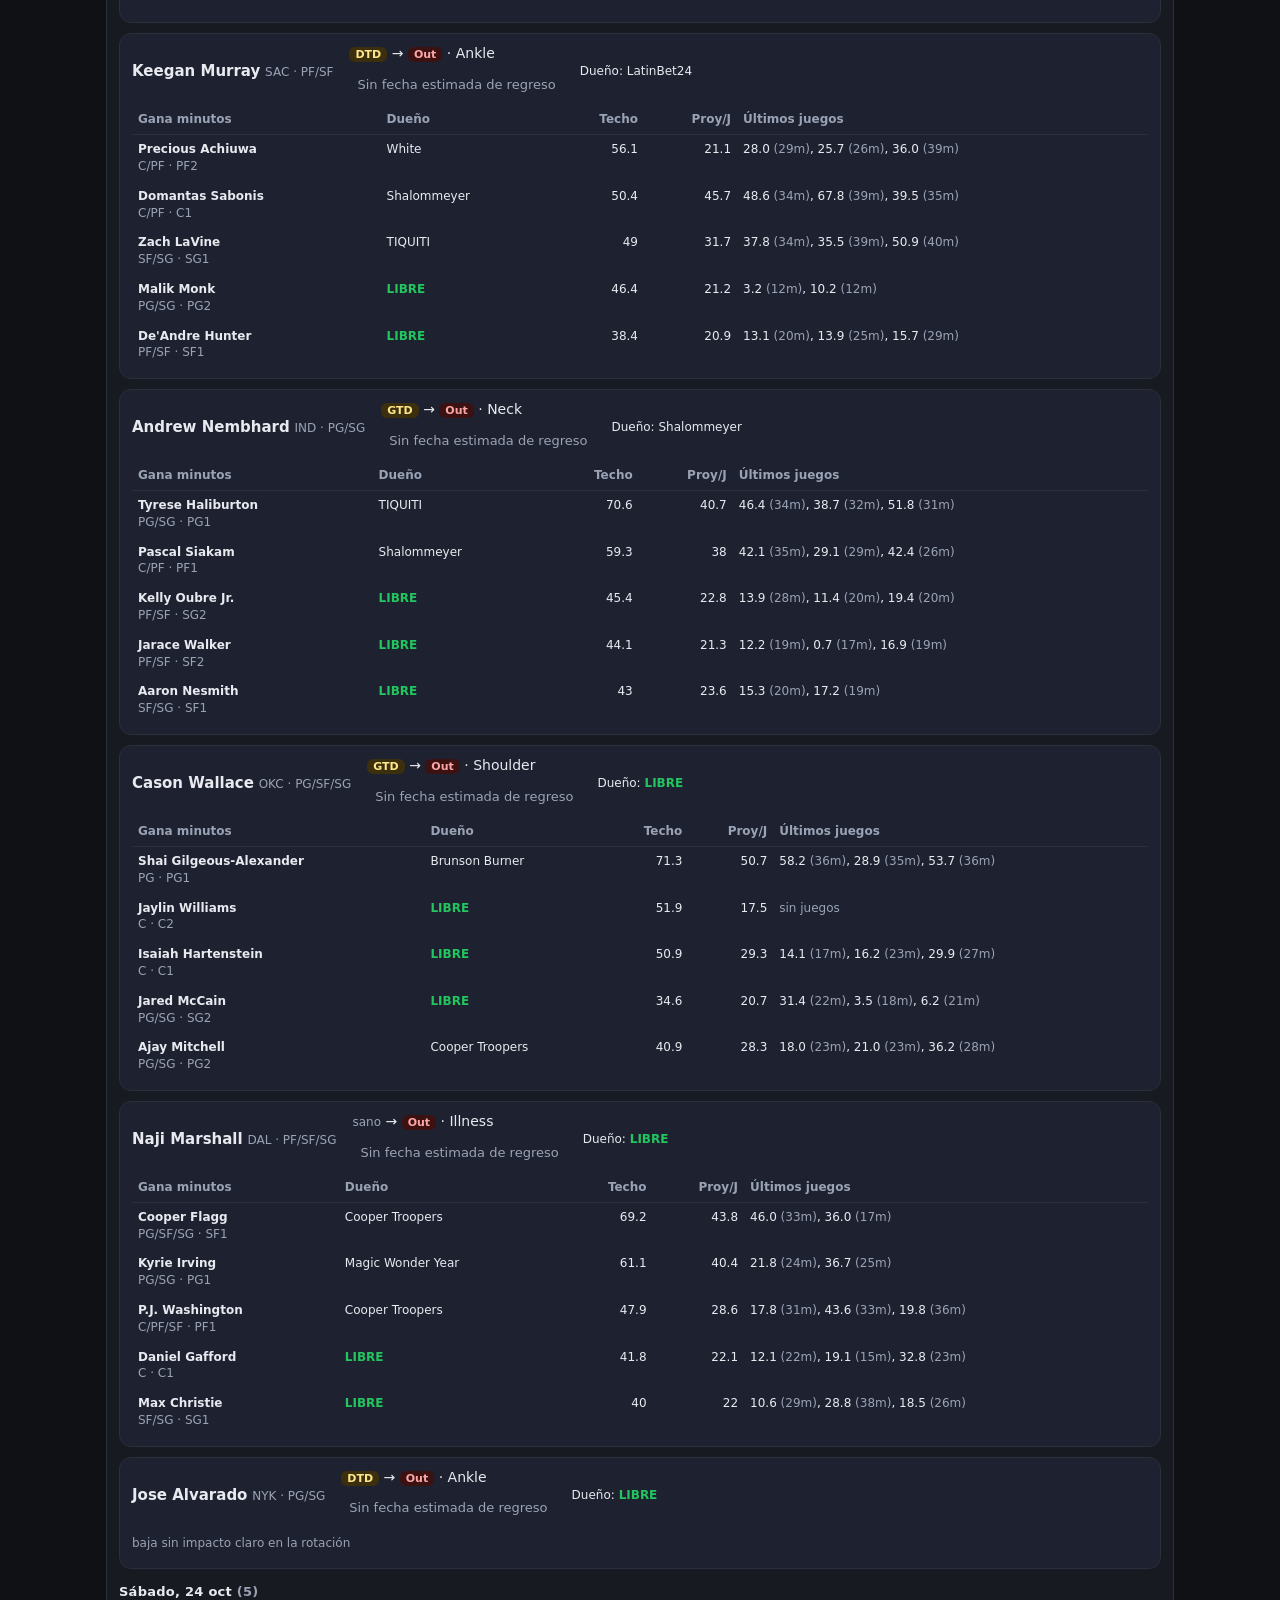
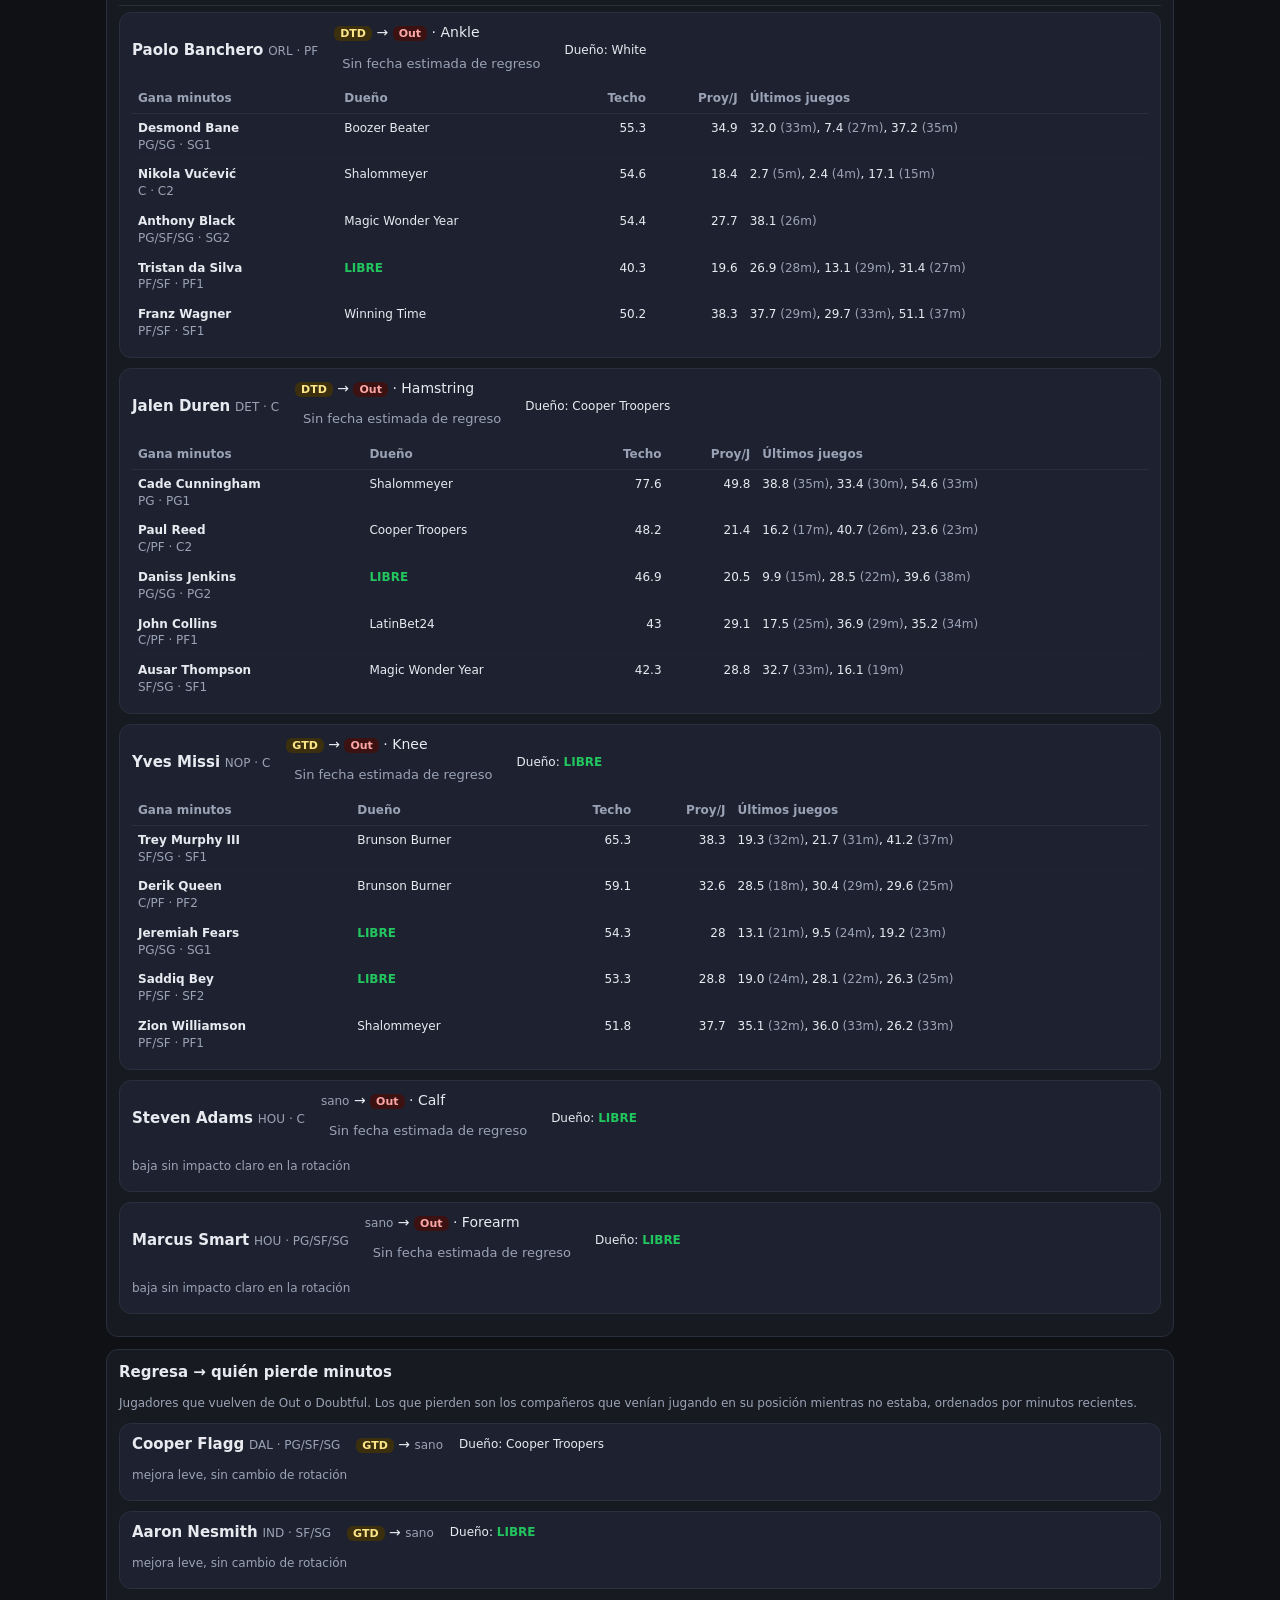
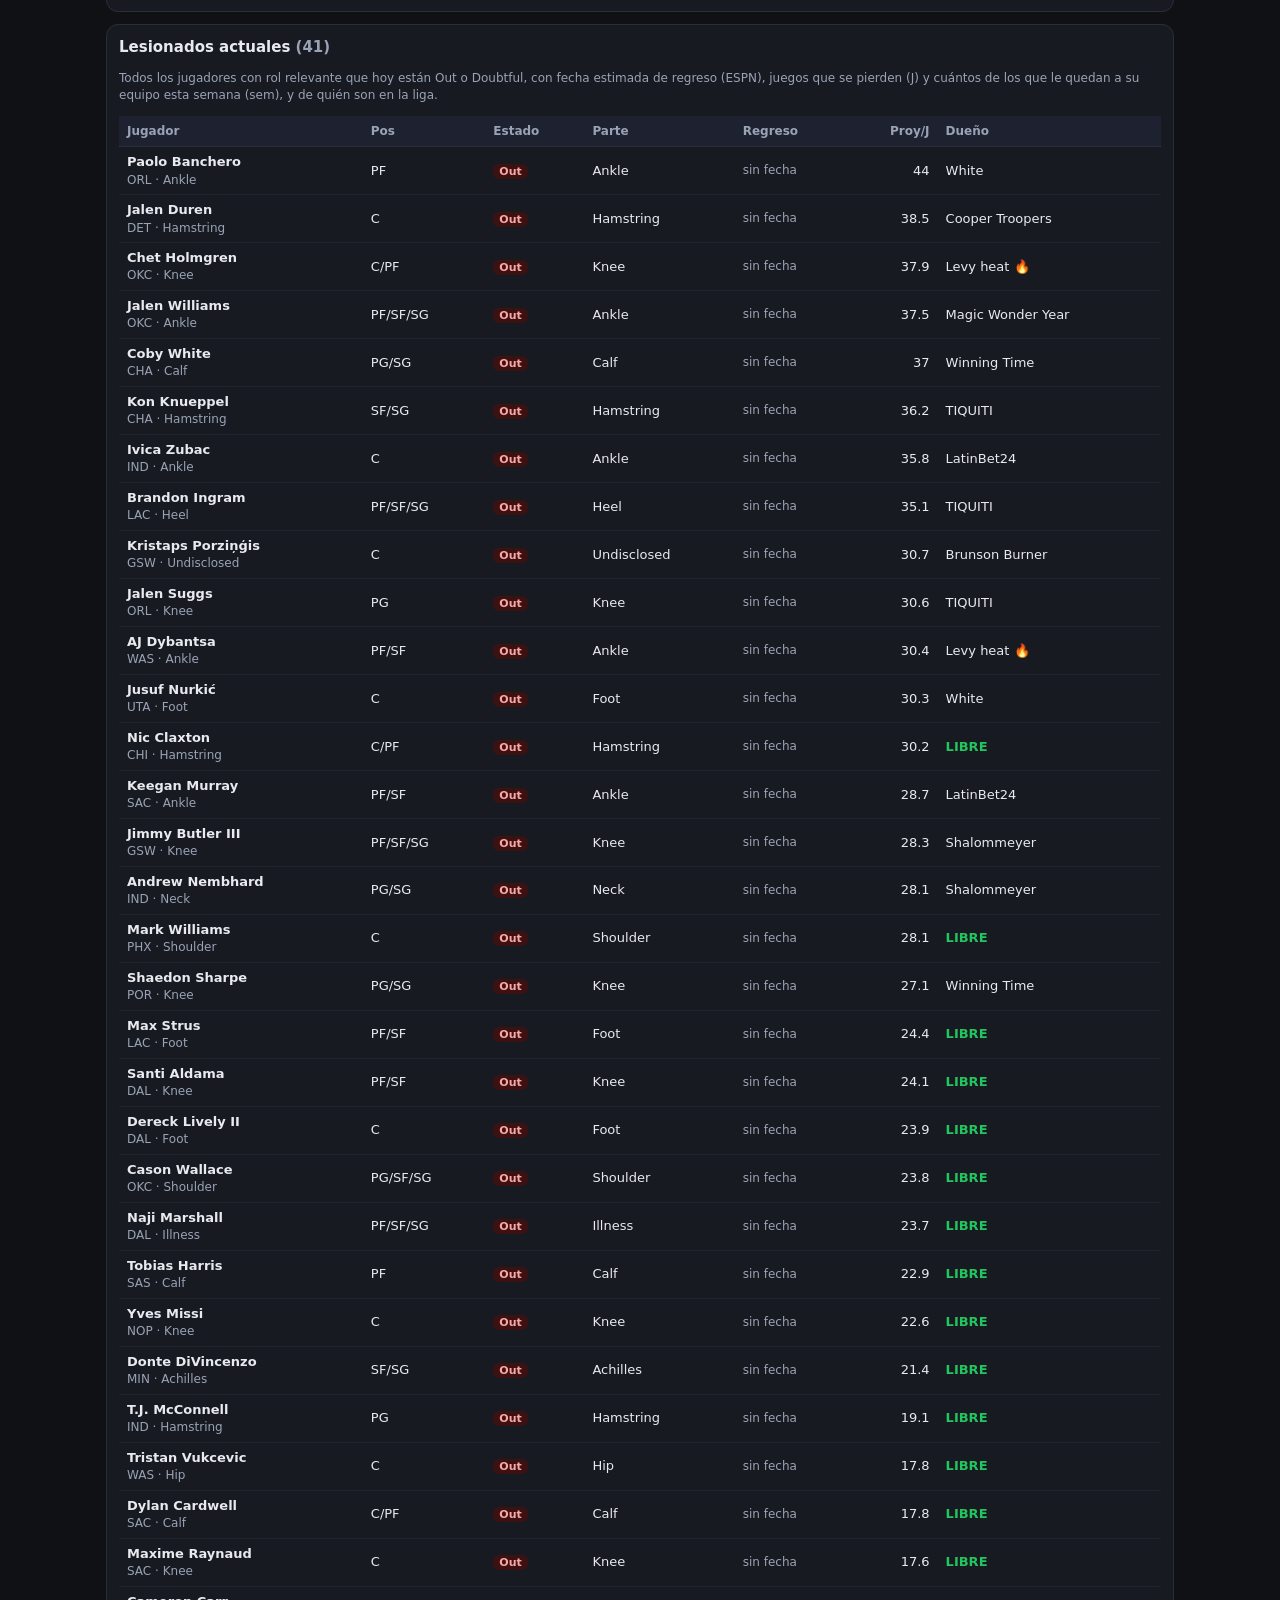
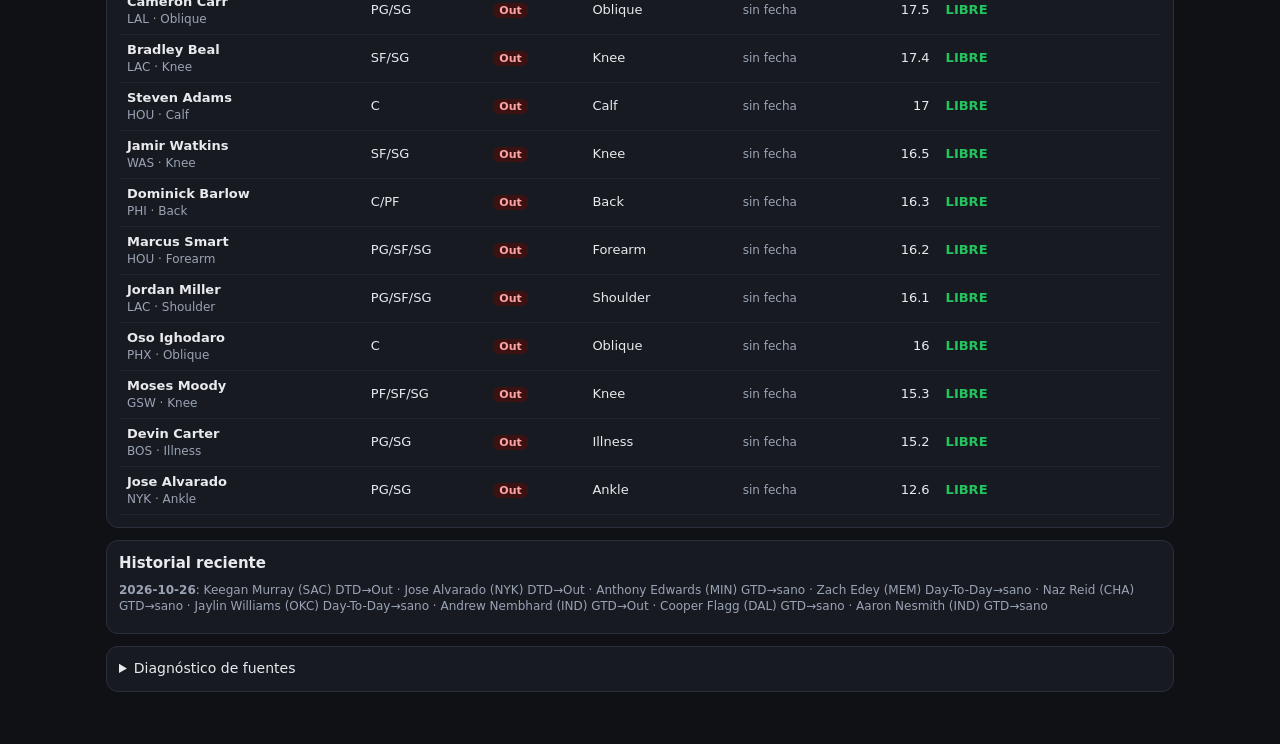
==== commit 2de7f3b4: "feat(nba-draft): tiempo fuera proyectado de cada lesionado - relay: la fecha estimada de regreso y e" ====
--- a/docs/nba-draft/index.html
+++ b/docs/nba-draft/index.html
@@ -5,7 +5,7 @@
 <meta name="viewport" content="width=device-width, initial-scale=1">
 <title>Lesiones NBA · Benchwarmers</title>
 <meta http-equiv="Cache-Control" content="no-cache">
-<link rel="stylesheet" href="styles.css?v=20261026c">
+<link rel="stylesheet" href="styles.css?v=20261026d">
 </head>
 <body>
 <header class="top">
@@ -34,7 +34,7 @@
 
   <section class="card">
     <h2>Lesionados actuales <span id="outCount" class="muted"></span></h2>
-    <p class="muted small">Todos los jugadores con rol relevante que hoy están Out o Doubtful, con fecha estimada de regreso y de quién son en la liga.</p>
+    <p class="muted small">Todos los jugadores con rol relevante que hoy están Out o Doubtful, con fecha estimada de regreso (ESPN), juegos que se pierden (J) y cuántos de los que le quedan a su equipo esta semana (sem), y de quién son en la liga.</p>
     <div id="outTable" class="table-wrap">Cargando…</div>
   </section>
 
@@ -53,6 +53,6 @@
   </div>
 </div>
 
-<script src="app.js?v=20261026c"></script>
+<script src="app.js?v=20261026d"></script>
 </body>
 </html>
--- a/docs/nba-draft/styles.css
+++ b/docs/nba-draft/styles.css
@@ -140,3 +140,7 @@
 /* encabezado de día en "Se lesionó" */
 .dayhead{font-weight:700;font-size:13px;letter-spacing:.02em;margin:14px 0 6px;padding-bottom:4px;border-bottom:1px solid var(--line, #2a2f3a)}
 .dayhead:first-child{margin-top:4px}
+
+/* tiempo fuera proyectado */
+.outlook{margin-top:6px;padding:6px 8px;border-radius:8px;background:var(--card2);font-size:13px;line-height:1.35}
+.outlook b{color:var(--text)}
